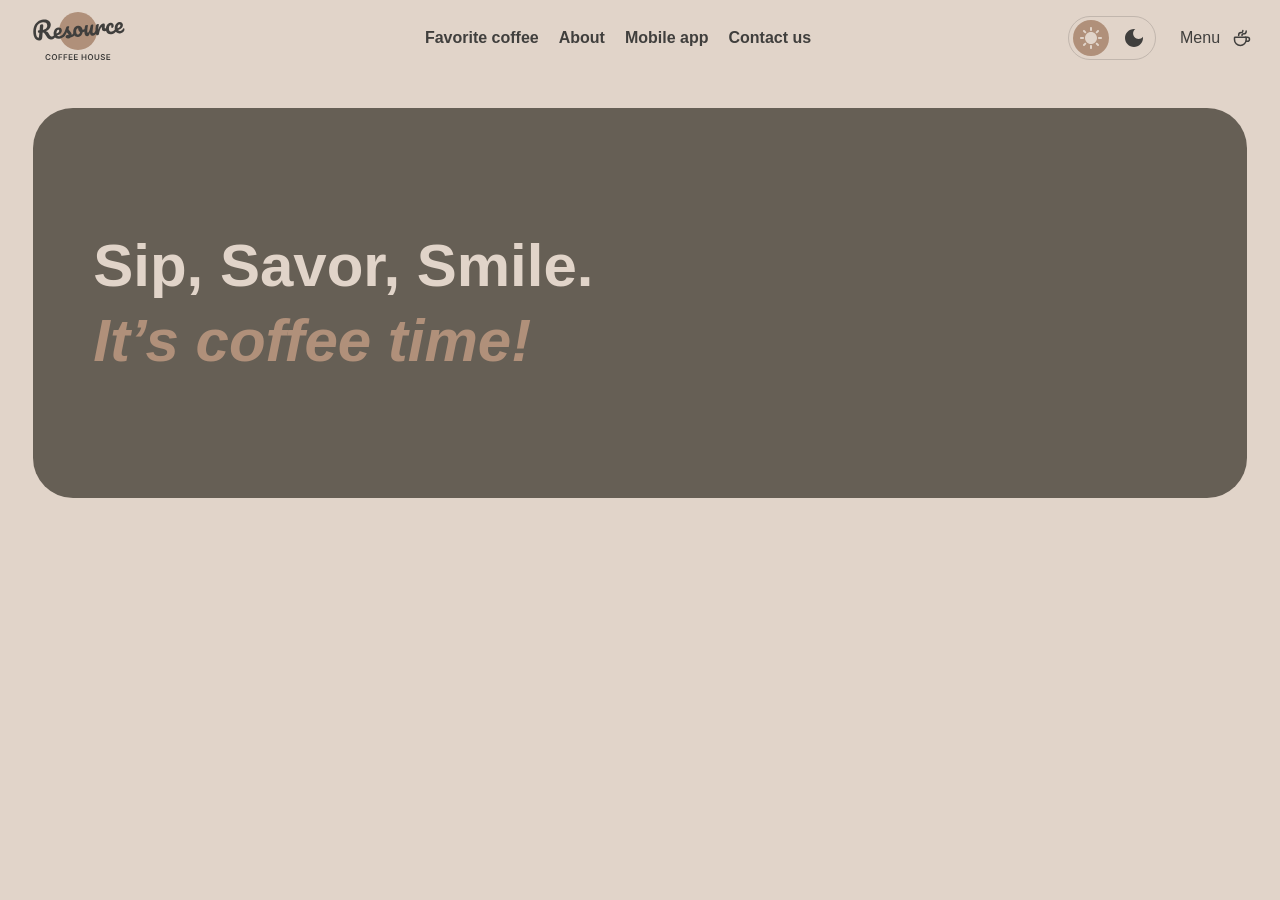
==== catalog.html @ cfe9002d "feat:start page" ====
<!DOCTYPE html>
<html lang="en" data-theme="light">
<head>
   <meta charset="UTF-8">
   <meta name="viewport" content="width=device-width, initial-scale=1.0">
   <link rel="icon" type="image/png" sizes="32x32" href="/favicon-32x32.png">
   <link rel="stylesheet" href="style.css">
   <title>COFFEE HOUSE</title>
</head>
<body>
   <header>
      <div class="logo-img">
      <a href="./index.html"><img src="./img/Logo.svg" alt="logo"></a>
      </div>
      <nav>
         <ul class="links">
            <li><a href="./index.html#favorite-coffee">Favorite coffee</a></li>
            <li><a href="./index.html#about-us">About</a></li>
            <li><a href="./index.html#mobile-app">Mobile app</a></li>
            <li><a>Contact us</a></li>
         </ul>
      </nav>
      <div class="actions">
         <div class="switch-theme">
            <button class="theme action-theme" id="light-theme">
               <img alt="light-theme" src="./img/Sun.svg" width="22">
            </button>
            <button class="theme" id="dark-theme">
                  <img alt="dark-theme" src="./img/Moon.svg" width="18">
            </button>
         </div>
         <div class="menu">
            <p>Menu</p>
            <img src="./img/coffee-cup.svg" alt="coffee-cup">
         </div>
      </div>
   </header>
   <main>
    </main>
   <footer>
         <div><h2>Sip, Savor, Smile.<br><span>It’s coffee time!</span></h2>
         </div>
         <div></div>
   </footer>
   <script src="./src/script.js"></script>
</body>
</html>
---- style.css ----
* {
   box-sizing: border-box;
}

:root{
   --primary-color: #403F3D;
   --primary-color-inverse:#E1D4C9; 
   --primary-color-accent:#B0907A;
   --primary-bgc-color: #E1D4C9;
   --primary-bgc-color-container:#665F55;
   --primary-border:#C1B6AD;
   --primary-border-inverse:#665F55;

}

body.dark-mode{
   --primary-color:#E1D4C9;
   --primary-color-inverse:#E1D4C9; 
   --primary-color-accent:#B0907A;
   --primary-bgc-color: #292826;
   --primary-bgc-color-container:#403F3D;
   --primary-border:#665F55;
   --primary-border-inverse:#C1B6AD;
}

 h1{
  font:600 72px/105% Inter,sans-serif;
   color: var(--primary-color-inverse);
   margin: 0;
}

h2{
   color: var(--primary-color);
   font:600 60px/125% Inter,sans-serif;
   text-align: center;
   margin: 60px auto;
}

h3{
   color: var(--primary-color);
   text-align: center;
   font:600 24px/125% Inter,sans-serif; 
   margin: 0;
}


p{
   color: var(--primary-color);
   text-align: center;
   font:400 16px/150% Inter,sans-serif; 
}

span{
    font-style: italic;
   color: var( --primary-color-accent);
}


body{
   background-color: var(--primary-bgc-color);
}

header{
   margin: 0 auto;
   padding: 20px;
   height: 60px;
   display: flex;
   justify-content: space-between;
   align-items: center;
   color:var(--primary-color);
}

.logo-img img{
   width: 100px;
   background-color: inherit;;
}

.links{
   display: flex; 
   list-style-type: none;
   font:600 16px/150% Inter, sans-serif;
}

.links li{
   padding:2px 10px;
   cursor: pointer;
}

.links li a{
    all:unset;
}

.links li:hover{
   border-bottom: 2px solid var(--primary-color);
}

.actions{
   display: flex;
   justify-content: space-between;
   align-items: center;
   width: 184px;
}

.switch-theme{
   width:88px;
   height: 44px;
   display: flex;
   justify-content: space-around;
   align-items: center;
   border: 1px solid var(--primary-border);
   border-radius: 100px;
   cursor: pointer;
}

.switch-theme:hover .theme:last-child{
   background-color: var(--primary-border-inverse);
}


.theme{
   all:unset;
   width:36px;
   height: 36px;
   border-radius: 50%;
   display: flex;
   justify-content: center;
}

.action-theme{
   background-color: var(--primary-color-accent);
}
.menu{
   width: 72px;
   font:600 16px/150% Inter, sans-serif; 
   display: flex;
   align-items: center;
   justify-content: space-between;
}

.menu img{
   width: 20px;
}

main{
 width: 98%;
 margin: 0 auto;
 padding: 20pz;
}


 main section{
      margin: 80px auto;
 }

#hero{
   height: 644px;
   background-image: url(./img/img-hero.jpg);
   border-radius: 40px;
   display: flex;
   align-items: center;
}

.text-hero{
   width: 45%;
   height: 80%;
   padding: 40px;
   display: flex;
   flex-direction: column;
   align-items: start;
   justify-content: space-between;
}

.text-hero p{
   color: var(--primary-color-inverse);
}

.text-hero button{
   width: 200px;
   height: 64px;
   color:--primary-color;
   background-color:#E1D4C9;
   border-radius: 100px;
   border: 1px solid #E1D4C9;
   text-align:center;
   font:600 16px/150% Inter,sans-serif;
   cursor: pointer;
}
.text-hero a{
   all:unset;
}


#slider{
   width: 480px;
   height: 660px;
   overflow: hidden;
}
.slider{
   display: flex;
   justify-content: space-between;
   align-items: center;
}

.slide img{
   height: 480px;
   margin: 20px;
}


.slider .arrow{
   width: 60px;
   height: 60px;
   color: var(--primary-border-inverse);
   border-radius: 50%;
   border:1px solid #665F55;
   background-color: inherit;
}


.about{
   width: 100%;
   height:2000px;
   margin: 0 auto;
   display:flex;
   flex-direction: column;
   align-items: center;
   flex-wrap: wrap;
}

.about-img:first-child{
   flex-grow: 2;
}

.about-img:last-child{
   flex-grow: 2;
}

.about-img{
   border-radius: 20px;
   width: 48%;
   margin: 20px;
}

#mobile-app{
   width: 98%;
   margin: 80px auto;
   display: flex;
   align-items: center;
   justify-content: space-between;
}

#mobile-app img{
   width: 40%;
}
#mobile-app div{
   width: 45%;
   margin: 40px;
}

#mobile-app h2{
   text-align: left;
}

#mobile-app p{
   text-align: left;
}


footer{
   width: 96%;
   margin: 40px auto;
   padding: 60px;
   background-color: var(--primary-bgc-color-container);
   border-radius: 40px;
   color: var(--primary-color-inverse);
   display: flex;
   align-items: center;
}

footer h2{
   color: var(--primary-color-inverse);
   text-align: left;
}
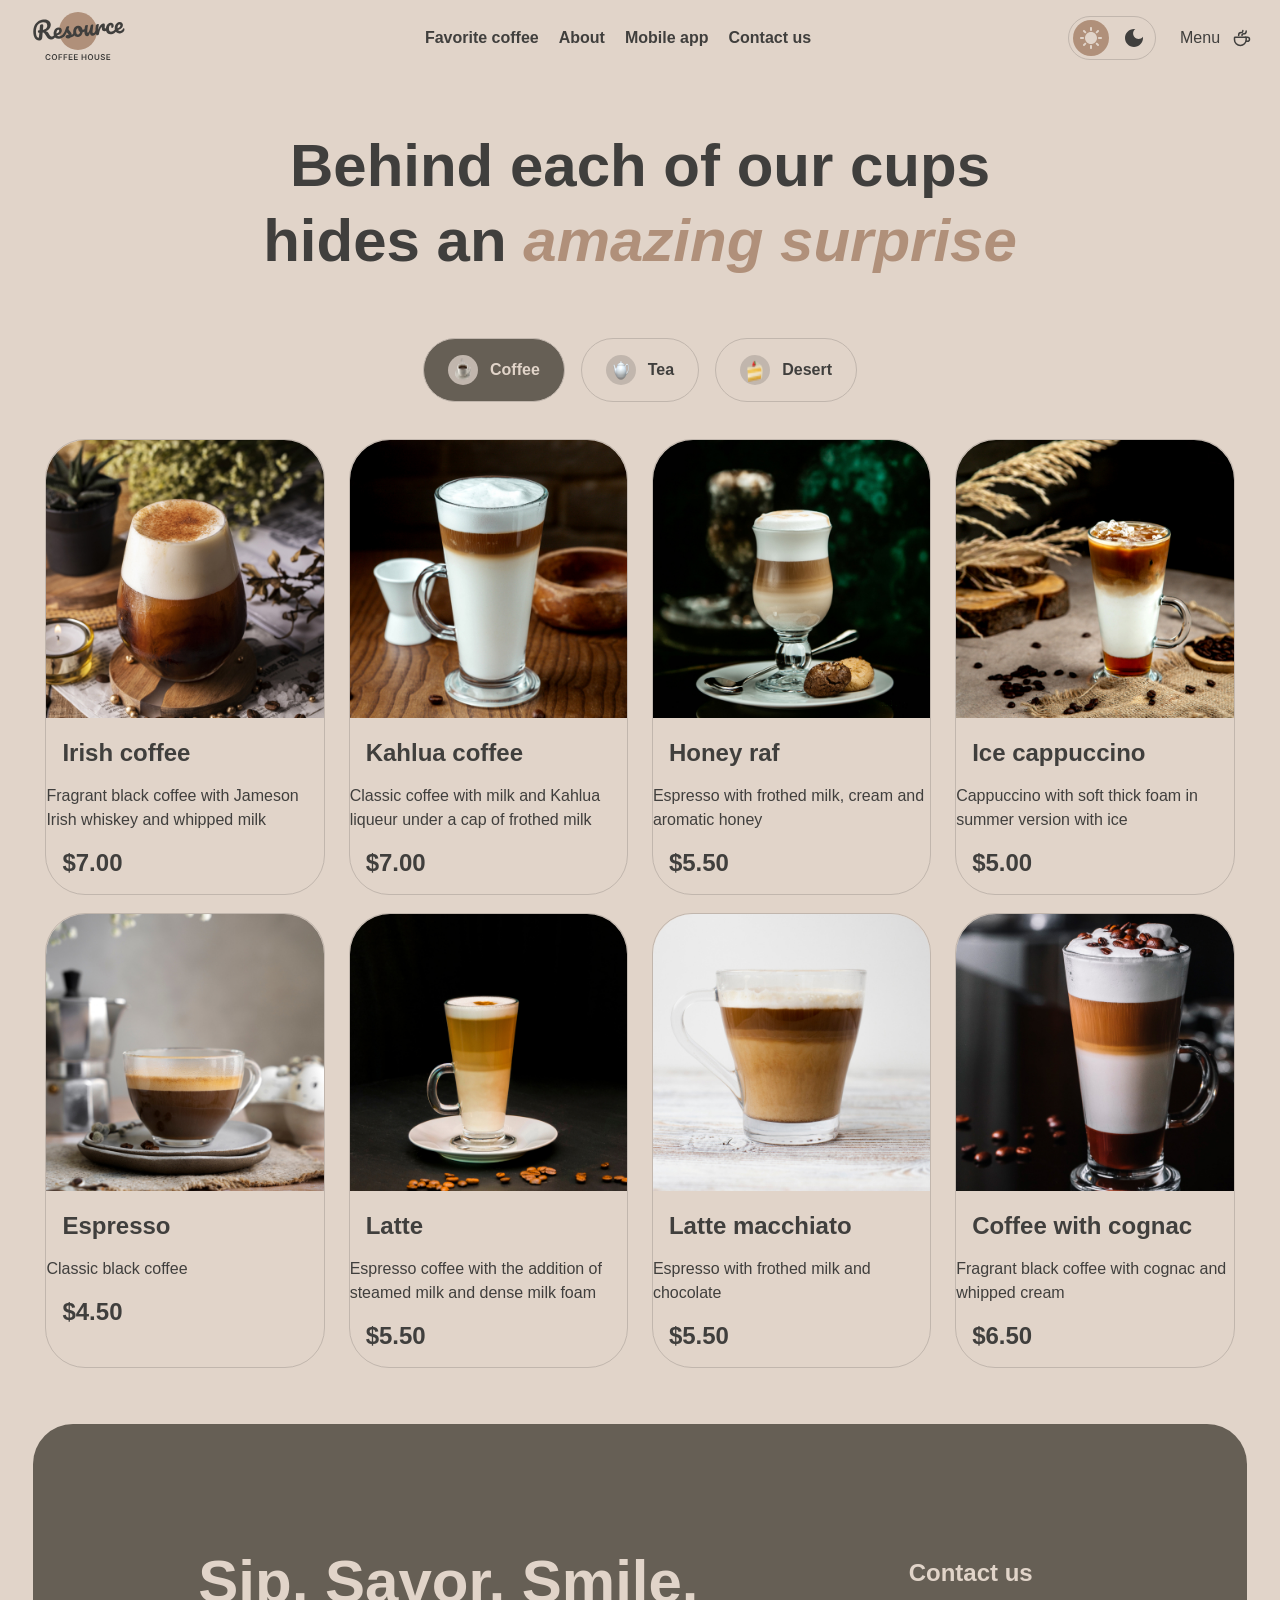
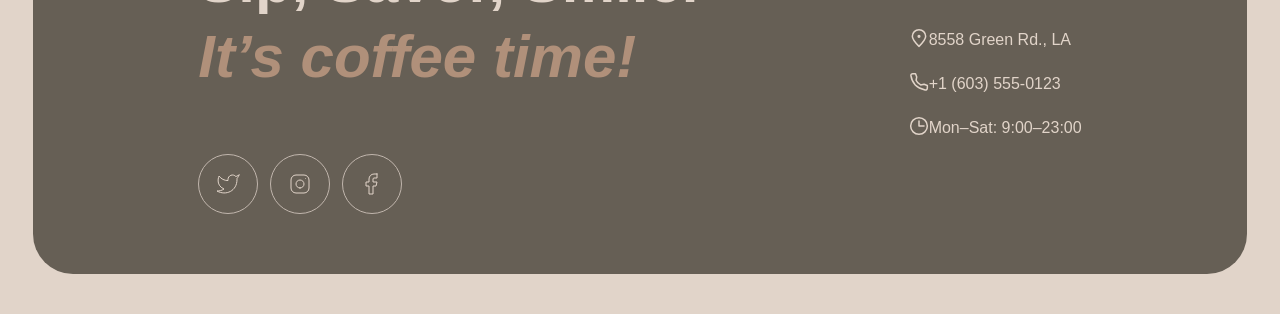
==== commit 41f30c77: "feat:menu catalog" ====
--- a/catalog.html
+++ b/catalog.html
@@ -35,12 +35,106 @@
          </div>
       </div>
    </header>
-   <main>
+   <main id="catalog-menu">
+      <h2>Behind each of our cups<br>hides an <span>amazing surprise</span></h2>
+      <div class="catalog-tabs">
+         <button class="catalog-tab catalog-tab-active">
+            <div class="catalog-tab-icon">
+               <img src="./img/tab-coffee.png" alt="tab-coffee">
+            </div>
+            <p class="catalog-tab-name">Coffee</p>
+         </button>
+         <button class="catalog-tab">
+             <div class="catalog-tab-icon">
+               <img src="./img/tab-tea.png" alt="tab-tea">
+            </div>
+            <p class="catalog-tab-name">Tea</p>
+         </button>
+         <button class="catalog-tab">
+             <div class="catalog-tab-icon">
+               <img src="./img/tab-desert.png" alt="tab-desert">
+            </div>
+            <p class="catalog-tab-name">Desert</p>
+         </button>
+      </div>
+      <section class="cards" id="catalog-coffee">
+         <div class="card">
+            <img src="./img/coffee-1.jpg" alt="coffee-1">
+            <h3>Irish coffee</h3>
+            <p>Fragrant black coffee with Jameson Irish whiskey and whipped milk</p>
+            <h3>$7.00</h3>
+         </div>
+         <div class="card">
+            <img src="./img/coffee-2.jpg" alt="coffee-2">
+            <h3>Kahlua coffee</h3>
+            <p>Classic coffee with milk and Kahlua liqueur under a cap of frothed milk</p>
+            <h3>$7.00</h3>
+         </div>
+         <div class="card">
+            <img src="./img/coffee-3.jpg" alt="coffee-3">
+            <h3>Honey raf</h3>
+            <p>Espresso with frothed milk, cream and aromatic honey</p>
+            <h3>$5.50</h3>
+         </div>
+         <div class="card">
+            <img src="./img/coffee-4.jpg" alt="coffee-4">
+            <h3>Ice cappuccino</h3>
+            <p>Cappuccino with soft thick foam in summer version with ice</p>
+            <h3>$5.00</h3>
+         </div>
+         <div class="card">
+            <img src="./img/coffee-5.jpg" alt="coffee-5">
+            <h3>Espresso</h3>
+            <p>Classic black coffee</p>
+            <h3>$4.50</h3>
+         </div>
+         <div class="card">
+            <img src="./img/coffee-6.jpg" alt="coffee-6">
+            <h3>Latte</h3>
+            <p>Espresso coffee with the addition of steamed milk and dense milk foam</p>
+            <h3>$5.50</h3>
+         </div>
+         <div class="card">
+            <img src="./img/coffee-7.jpg" alt="coffee-7">
+            <h3>Latte macchiato</h3>
+            <p>Espresso with frothed milk and chocolate</p>
+            <h3>$5.50</h3>
+         </div>
+         <div class="card">
+            <img src="./img/coffee-8.jpg" alt="coffee-8">
+            <h3>Coffee with cognac</h3>
+            <p>Fragrant black coffee with cognac and whipped cream</p>
+            <h3>$6.50</h3>
+         </div>
+      </section>
+      <section class="cards hidden" id="catalog-tea">
+      </section>
+      <section class="cards hidden" id="catalog-desert">
+      </section>
     </main>
-   <footer>
+    <footer>
          <div><h2>Sip, Savor, Smile.<br><span>It’s coffee time!</span></h2>
+           <div class="socials">
+               <button class="social"><img src="./img/twitter.svg"></button>
+               <button class="social"><img src="./img/instagram.svg"></button>
+               <button class="social"><img src="./img/facebook.svg"></button>
+           </div> 
          </div>
-         <div></div>
+         <div id="contact-info">
+            <h3>Contact us</h3>
+            <a class="contact" href="https://maps.app.goo.gl/C9LFpzVpVExd2MCj6" target="_blank">
+               <img src="./img/pin-alt.svg" alt="pin-alt">
+               <p>8558 Green Rd.,  LA</p>
+            </a>
+            <a class="contact" href="tel:+16035550123">
+             <img src="./img/phone.svg" alt="phone">
+               <p>+1 (603) 555-0123</p>
+            </a>
+            <a class="contact">
+               <img src="./img/clock.svg" alt="clock">
+               <p>Mon–Sat: 9:00–23:00</p>
+            </a>
+         </div>
    </footer>
    <script src="./src/script.js"></script>
 </body>
--- a/style.css
+++ b/style.css
@@ -24,7 +24,7 @@
 }
 
  h1{
-  font:600 72px/105% Inter,sans-serif;
+  font:600 4.5rem/105% Inter,sans-serif;
    color: var(--primary-color-inverse);
    margin: 0;
 }
@@ -51,10 +51,14 @@
 }
 
 span{
-    font-style: italic;
+   font-style: italic;
    color: var( --primary-color-accent);
 }
 
+.caption{
+   color: var(--primary-color);
+   font:600 10px/140% Inter,sans-serif;
+}
 
 body{
    background-color: var(--primary-bgc-color);
@@ -193,8 +197,13 @@
 #slider{
    width: 480px;
    height: 660px;
-   overflow: hidden;
-}
+   display: flex;
+   position: relative;
+}
+#slider .hide{
+   display: none;
+}
+
 .slider{
    display: flex;
    justify-content: space-between;
@@ -211,34 +220,52 @@
    width: 60px;
    height: 60px;
    color: var(--primary-border-inverse);
+   font-size: 1.6rem;
    border-radius: 50%;
    border:1px solid #665F55;
    background-color: inherit;
+   cursor: pointer;
 }
 
 
 .about{
-   width: 100%;
-   height:2000px;
-   margin: 0 auto;
-   display:flex;
-   flex-direction: column;
-   align-items: center;
-   flex-wrap: wrap;
-}
-
-.about-img:first-child{
-   flex-grow: 2;
-}
-
-.about-img:last-child{
-   flex-grow: 2;
+   width: 96%;
+   margin: 2%;
+   height: fit-content;
+   display: grid;
+   grid-template-columns: repeat(2, 1fr);
+   grid-template-rows: repeat(7, 1fr);
+   gap: 2%;
+    grid-template-areas:
+    "a b"
+    "a b"
+    "a b"
+    "a d"
+    "c d"
+    "c d"
+    "c d";
+}
+
+.item1 {
+  grid-area: a;
+}
+
+.item2 {
+  grid-area: b;
+}
+
+.item3 {
+  grid-area: c;
+}
+
+.item4 {
+  grid-area: d;
 }
 
 .about-img{
    border-radius: 20px;
-   width: 48%;
-   margin: 20px;
+   width: 100%;
+   height: 100%;
 }
 
 #mobile-app{
@@ -252,19 +279,51 @@
 #mobile-app img{
    width: 40%;
 }
-#mobile-app div{
+#mobile-app>div{
+   display: flex;
+   flex-direction: column;
+   align-items: flex-start;
+   justify-content: space-around;
    width: 45%;
+   height: 400px;
    margin: 40px;
 }
-
-#mobile-app h2{
+#mobile-app h2,p{
    text-align: left;
-}
-
-#mobile-app p{
-   text-align: left;
-}
-
+   margin:0;
+   padding: 0 !important;
+}
+
+#mobile-app .offer-buttons{
+   width: 440px;
+   display: flex;
+   flex-direction: row;
+   justify-content: space-between;
+}
+
+#mobile-app .offer-button{
+   all:unset;
+   width: 200px;
+   height: 64px;
+   color:var(--primary-color);
+   border:1px solid var(--primary-border-inverse);
+   border-radius:100px;
+   cursor:pointer;
+   display: flex;
+   justify-content: center;
+   align-items: center;
+}
+
+#mobile-app .offer-button img{
+   width:36px;
+   height: 36px;
+   margin-right: 8px;
+}
+
+
+#mobile-app .offer-button>div{
+   height: fit-content;
+}
 
 footer{
    width: 96%;
@@ -275,9 +334,217 @@
    color: var(--primary-color-inverse);
    display: flex;
    align-items: center;
+   justify-content: space-around;
 }
 
 footer h2{
    color: var(--primary-color-inverse);
    text-align: left;
+}
+
+footer .socials{
+   display: flex;
+   gap:12px;
+}
+
+footer .social{
+   width: 60px;
+   height: 60px;
+   border-radius: 50%;
+   border:1px solid var(--primary-border);
+   background-color: inherit;
+   display: flex;
+   justify-content: center;
+   cursor: pointer;
+} 
+footer .social img{
+   width: 24px;
+   height: 24px;
+   color:var(--primary-color-inverse);
+   align-self: center;
+}
+
+footer #contact-info h3{
+   color: var(--primary-color-inverse);
+   margin-bottom: 40px;
+   text-align: left;
+}
+
+footer .contact{
+  all:unset;
+  display: flex;
+  margin-top: 20px;
+  cursor: pointer;
+}
+footer .contact img{
+ width: 20px;
+ height: 20px;
+ color: var(--primary-color-inverse);
+ margin-right: 12 px;
+}
+
+footer .contact p{
+   color: var(--primary-color-inverse);
+}
+
+
+
+.catalog-tabs{
+   display: flex;
+   margin: 0 auto;
+   width: fit-content;
+   gap:16px;
+}
+
+.catalog-tab{
+   all:unset;
+   width: fit-content;
+   height: 46px;
+   display: flex;
+   border:1px solid var(--primary-border);
+   border-radius: 100px;
+   padding: 8px 24px;
+   display: flex;
+   align-items: center;
+   background-color: inherit;
+   cursor: pointer;
+}
+
+.catalog-tab-icon{
+   width: 30px;
+   height: 30px;
+   border-radius: 50%;
+   background-color: var(--primary-border);
+   display: flex;
+   align-items: center;
+   justify-content: center;
+   margin-right: 12px;
+}
+
+.catalog-tab-icon img{
+   width: 16px;
+   height: 24px;
+}
+
+.catalog-tab-name{
+   color:var(--primary-color);
+   font:600 16px/150% Inter,sans-serif;
+}
+
+.catalog-tab-active{
+   background-color: var(--primary-bgc-color-container);
+}
+.catalog-tab-active .catalog-tab-name{
+   color:var(--primary-color-inverse);
+} 
+
+#catalog-menu .cards{
+   width: 96%;
+   margin: 3% auto 6%;
+   display: grid;
+   grid-template-columns: repeat(4,1fr);
+   gap: 2%;
+}
+
+#catalog-menu  .hidden{
+   display: none;
+}
+
+#catalog-menu .card{
+   width: 100%;
+   height: 100%;
+   border: 1px solid var(--primary-border);
+   border-radius: 40px;
+   cursor: pointer;
+}
+
+#catalog-menu .card img{
+   width: 100%;
+   border-top-left-radius:40px;
+   border-top-right-radius:40px;
+}
+#catalog-menu .card h3,p{
+   text-align: left;
+   padding: 1rem;
+}
+
+@media(max-width:768px){
+    .links{
+   display: none; 
+     }
+   .about{
+    grid-template-columns: 1fr;
+    grid-template-rows: repeat(2, 1fr);
+    gap: 2%;
+   }
+   #mobile-app{
+      flex-direction: column;
+   }
+
+   #mobile-app>div{
+      width: 100%;
+   }
+    #mobile-app>img{
+      width: 70%;
+    }
+   footer{
+      flex-direction: column;
+      align-items: flex-start;
+   }
+
+   footer>div{
+      margin: 30px 10px;
+   }
+   footer h2{
+      margin: 30px auto;
+   }
+  
+   #catalog-menu .cards{
+      height: 1080px;
+      overflow-y: hidden;
+      grid-template-columns: repeat(2, 1fr);
+   }
+}
+
+@media(max-width:393px){
+  .links{
+   display: none; 
+     }
+   h1{
+      font-size: 44px;
+   }
+   #hero{
+      background: center / contain no-repeat url(./img/img-hero.jpg) #333;
+      width: 98%;
+   }
+
+.text-hero{
+   width: 100%;
+}
+
+#slider{
+   width: 360px;
+   display: block;
+}
+ .arrow{
+   display: none;
+}
+.offer-buttons{
+   flex-direction: column !important;
+}
+#mobile-app>img{
+   margin-top: 100px;
+}
+.offer-button{
+   margin-top: 20px !important;
+}
+   #catalog-menu .cards{
+      height: 2260px;
+      overflow-y: hidden;
+      grid-template-columns: 1fr;
+   }
+   .catalog-tab{
+      padding: 8px;
+      height: 36px;
+   }
 }
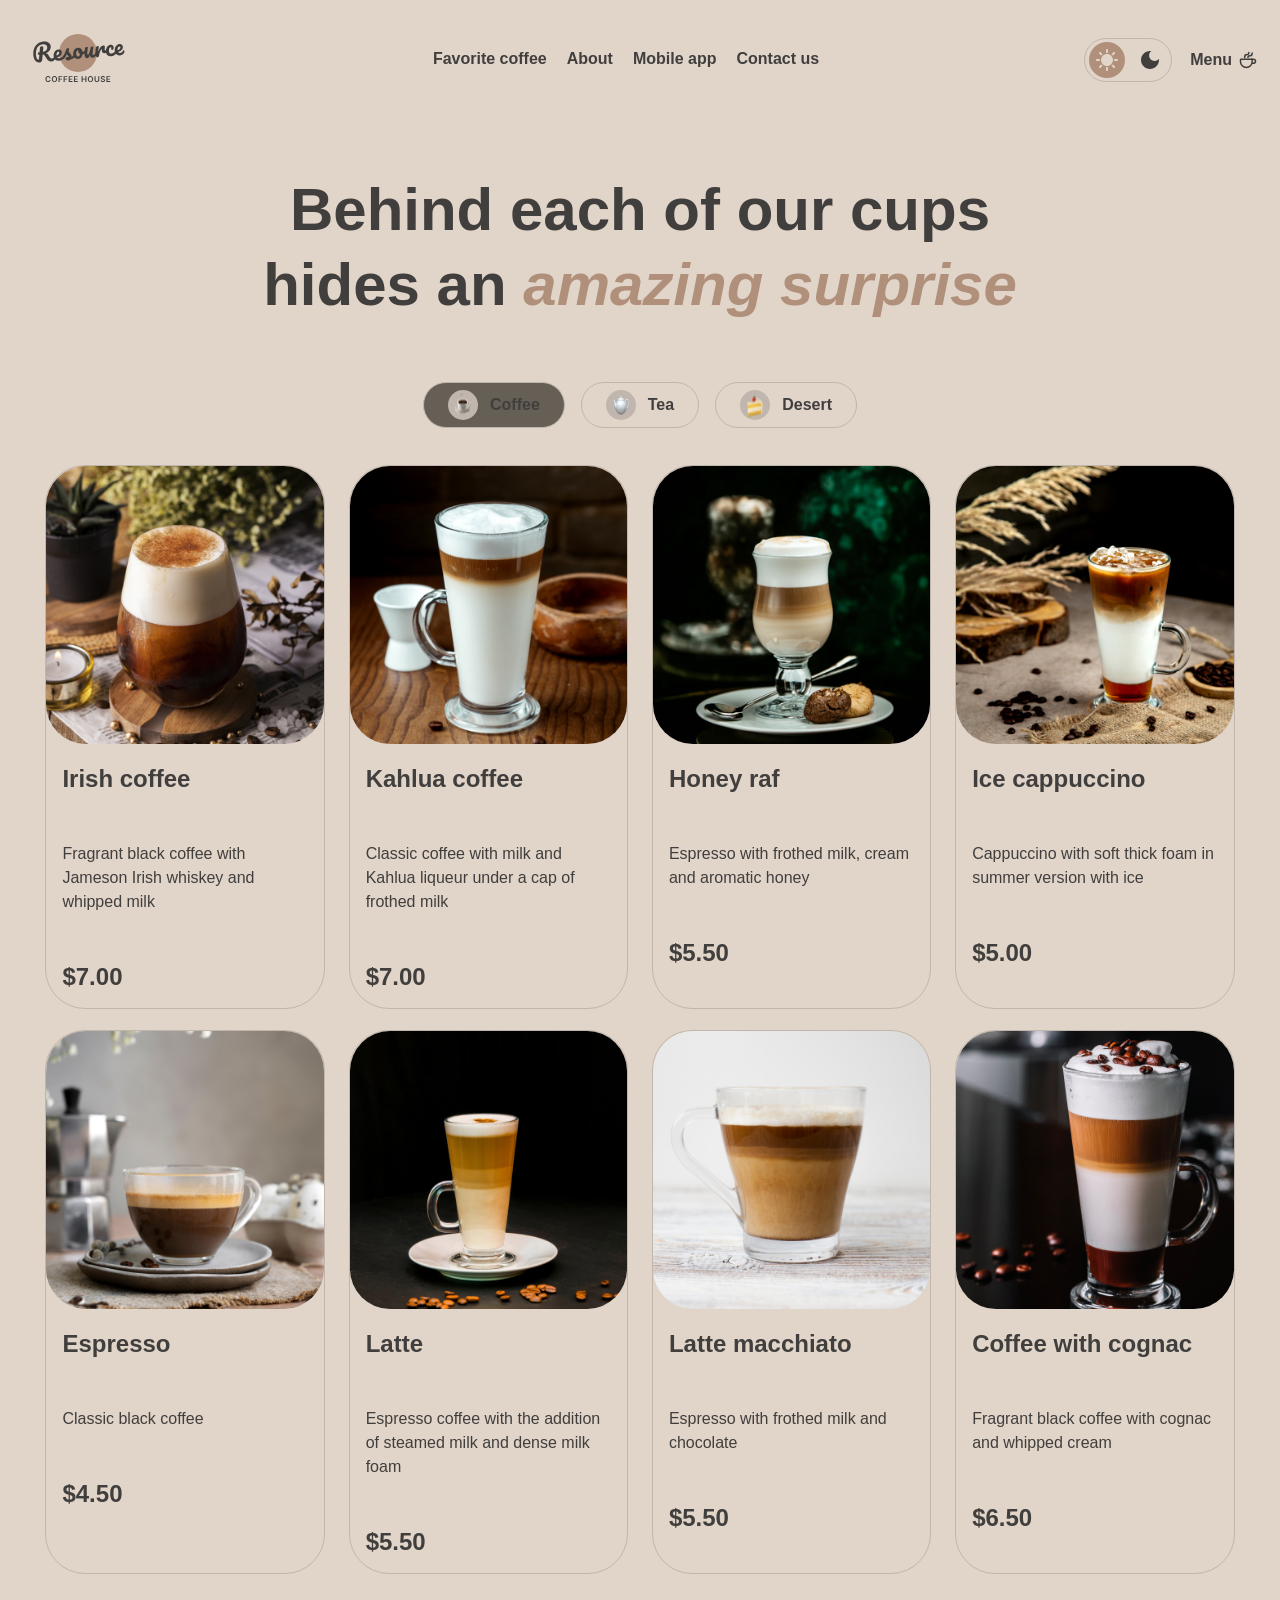
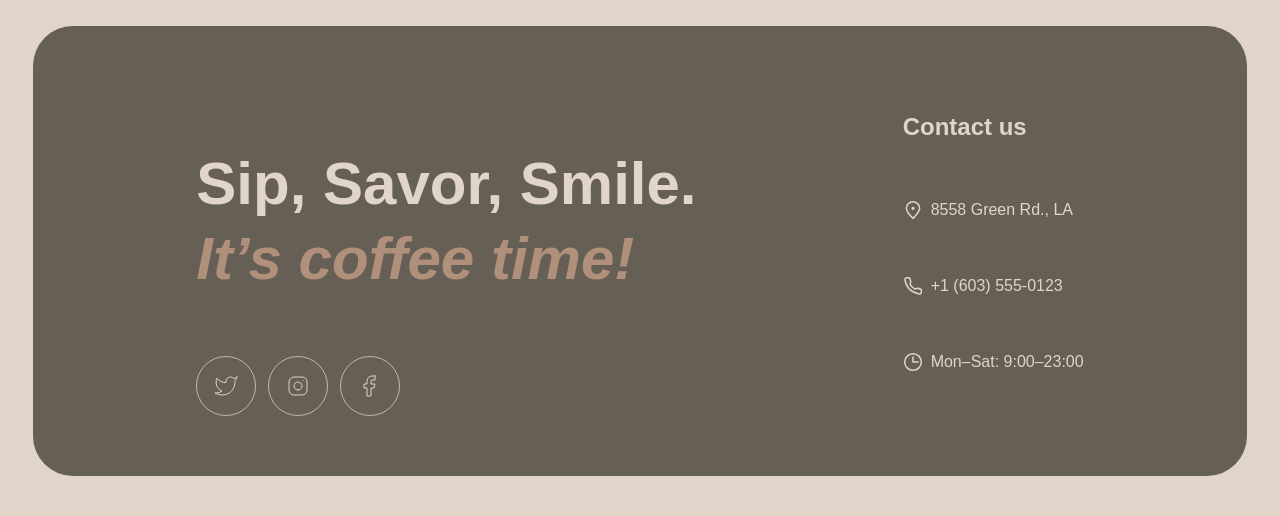
==== commit 0a9dd799: "feat:landing page part-2" ====
--- a/catalog.html
+++ b/catalog.html
@@ -3,21 +3,22 @@
 <head>
    <meta charset="UTF-8">
    <meta name="viewport" content="width=device-width, initial-scale=1.0">
-   <link rel="icon" type="image/png" sizes="32x32" href="/favicon-32x32.png">
+   <link rel="icon" type="image/png" sizes="32x32" href="./favicon-32x32.png">
    <link rel="stylesheet" href="style.css">
    <title>COFFEE HOUSE</title>
 </head>
 <body>
-   <header>
-      <div class="logo-img">
-      <a href="./index.html"><img src="./img/Logo.svg" alt="logo"></a>
-      </div>
-      <nav>
+<header>
+       <a class="logo-img" href="./index.html">
+      <img src="./img/Logo.svg" alt="logo">
+      </a>
+      <nav id="nav">
          <ul class="links">
-            <li><a href="./index.html#favorite-coffee">Favorite coffee</a></li>
-            <li><a href="./index.html#about-us">About</a></li>
-            <li><a href="./index.html#mobile-app">Mobile app</a></li>
-            <li><a>Contact us</a></li>
+            <li><a href="#favorite-coffee">Favorite coffee</a></li>
+            <li><a href="#contact-us">About</a></li>
+            <li><a href="#mobile-app">Mobile app</a></li>
+            <li><a href="#contact-info">Contact us</a></li>
+            <li><a href='./catalog.html'>Menu<img src="./img/coffee-cup.svg" alt="coffee-cup"></a></li>
          </ul>
       </nav>
       <div class="actions">
@@ -29,35 +30,38 @@
                   <img alt="dark-theme" src="./img/Moon.svg" width="18">
             </button>
          </div>
-         <div class="menu">
-            <p>Menu</p>
-            <img src="./img/coffee-cup.svg" alt="coffee-cup">
-         </div>
+         <a class="menu" href="./catalog.html">
+            <p>Menu</p><img src="./img/coffee-cup.svg" alt="coffee-cup">
+         </a>
+         <div id="burger-button">
+            <div class="burger-line"></div>
+            <div class="burger-line"></div>
+      </div>
       </div>
    </header>
-   <main id="catalog-menu">
+   <main>
       <h2>Behind each of our cups<br>hides an <span>amazing surprise</span></h2>
       <div class="catalog-tabs">
-         <button class="catalog-tab catalog-tab-active">
+         <div class="catalog-tab catalog-tab-active">
             <div class="catalog-tab-icon">
                <img src="./img/tab-coffee.png" alt="tab-coffee">
             </div>
             <p class="catalog-tab-name">Coffee</p>
-         </button>
-         <button class="catalog-tab">
+         </div>
+         <div class="catalog-tab">
              <div class="catalog-tab-icon">
                <img src="./img/tab-tea.png" alt="tab-tea">
             </div>
             <p class="catalog-tab-name">Tea</p>
-         </button>
-         <button class="catalog-tab">
+         </div>
+         <div class="catalog-tab">
              <div class="catalog-tab-icon">
                <img src="./img/tab-desert.png" alt="tab-desert">
             </div>
             <p class="catalog-tab-name">Desert</p>
-         </button>
-      </div>
-      <section class="cards" id="catalog-coffee">
+         </div>
+      </div>
+      <section class="cards hide-cards">
          <div class="card">
             <img src="./img/coffee-1.jpg" alt="coffee-1">
             <h3>Irish coffee</h3>
@@ -107,17 +111,92 @@
             <h3>$6.50</h3>
          </div>
       </section>
-      <section class="cards hidden" id="catalog-tea">
+      <section class="cards hide-cards hidden">
+          <div class="card">
+            <img src="./img/tea-1.jpg" alt="tea-1">
+            <h3>Moroccan</h3>
+            <p>Fragrant black tea with the addition of tangerine, cinnamon, honey, lemon and mint</p>
+            <h3>$4.50</h3>
+         </div>
+         <div class="card">
+            <img src="./img/tea-2.jpg" alt="tea-2">
+            <h3>Ginger</h3>
+            <p>Original black tea with fresh ginger, lemon and honey</p>
+            <h3>$5.00</h3>
+         </div>
+          <div class="card">
+            <img src="./img/tea-3.jpg" alt="tea-3">
+            <h3>Cranberry</h3>
+            <p>Invigorating black tea with cranberry and honey</p>
+            <h3>$5.00</h3>
+         </div>
+          <div class="card">
+            <img src="./img/tea-4.jpg" alt="tea-4">
+            <h3>Sea buckthorn</h3>
+            <p>Toning sweet black tea with sea buckthorn, fresh thyme and cinnamon</p>
+            <h3>$5.50</h3>
+         </div>
       </section>
-      <section class="cards hidden" id="catalog-desert">
+      <section class="cards hide-cards hidden">
+          <div class="card">
+            <img src="./img/desert-1.jpg" alt="desert-1">
+            <h3>Marble cheesecake</h3>
+            <p>Philadelphia cheese with lemon zest on a light sponge cake and red currant jam</p>
+            <h3>$3.50</h3>
+         </div>
+          <div class="card">
+            <img src="./img/desert-2.jpg" alt="desert-2">
+            <h3>Red velvet</h3>
+            <p>Layer cake with cream cheese frosting</p>
+            <h3>$4.00</h3>
+         </div>
+          <div class="card">
+            <img src="./img/desert-3.jpg" alt="desert-3">
+            <h3>Cheesecakes</h3>
+            <p>Soft cottage cheese pancakes with sour cream and fresh berries and sprinkled with powdered sugar</p>
+            <h3>$4.50</h3>
+         </div>
+         <div class="card">
+            <img src="./img/desert-4.jpg" alt="desert-4">
+            <h3>Creme brulee</h3>
+            <p>Delicate creamy dessert in a caramel basket with wild berries</p>
+            <h3>$4.00</h3>
+         </div>
+                 <div class="card">
+            <img src="./img/desert-5.jpg" alt="desert-5">
+            <h3>Pancakes</h3>
+            <p>Tender pancakes with strawberry jam and fresh strawberries</p>
+            <h3>$4.50</h3>
+         </div>
+          <div class="card">
+            <img src="./img/desert-6.jpg" alt="desert-6">
+            <h3>Honey cake</h3>
+            <p>Classic honey cake with delicate custard</p>
+            <h3>$4.50</h3>
+         </div>
+          <div class="card">
+            <img src="./img/desert-7.jpg" alt="desert-7">
+            <h3>Chocolate cake</h3>
+            <p>Cake with hot chocolate filling and nuts with dried apricots</p>
+            <h3>$5.50</h3>
+         </div>
+         <div class="card">
+            <img src="./img/desert-8.jpg" alt="desert-8">
+            <h3>Black forest</h3>
+            <p>A combination of thin sponge cake with cherry jam and light chocolate mousse</p>
+            <h3>$6.50</h3>
+         </div>
       </section>
+      <div id="button-more">
+      <img src="./img/button-more.svg" alt="button-more">
+      </div>
     </main>
     <footer>
          <div><h2>Sip, Savor, Smile.<br><span>It’s coffee time!</span></h2>
            <div class="socials">
-               <button class="social"><img src="./img/twitter.svg"></button>
-               <button class="social"><img src="./img/instagram.svg"></button>
-               <button class="social"><img src="./img/facebook.svg"></button>
+               <button class="social"><img src="./img/twitter.svg" alt="twitter-img"></button>
+               <button class="social"><img src="./img/instagram.svg" alt="instagram-img"></button>
+               <button class="social"><img src="./img/facebook.svg" alt="facebook-img"></button>
            </div> 
          </div>
          <div id="contact-info">
@@ -137,5 +216,8 @@
          </div>
    </footer>
    <script src="./src/script.js"></script>
+   <script src="./src/more.js"></script>
+   <script src="./src/catalog.js"></script>
+   <script src="./src/cards.js"></script>
 </body>
 </html>
--- a/style.css
+++ b/style.css
@@ -62,12 +62,15 @@
 
 body{
    background-color: var(--primary-bgc-color);
+   position: relative;
 }
 
 header{
+   width: 100vw;
+   overflow-x: hidden;
    margin: 0 auto;
    padding: 20px;
-   height: 60px;
+   height: fit-content;
    display: flex;
    justify-content: space-between;
    align-items: center;
@@ -76,7 +79,8 @@
 
 .logo-img img{
    width: 100px;
-   background-color: inherit;;
+   background-color: inherit;
+   cursor: pointer;
 }
 
 .links{
@@ -88,6 +92,12 @@
 .links li{
    padding:2px 10px;
    cursor: pointer;
+   border-bottom: 2px solid var(--primary-bgc-color);
+   transition: border-bottom 2s;
+}
+
+.links li:last-child{
+   display: none;
 }
 
 .links li a{
@@ -134,15 +144,43 @@
    background-color: var(--primary-color-accent);
 }
 .menu{
-   width: 72px;
-   font:600 16px/150% Inter, sans-serif; 
-   display: flex;
-   align-items: center;
-   justify-content: space-between;
+   all:unset;
+   width: fit-content;
+   height: fit-content;
+   margin: 8px;
+   display: flex;
+   align-items: center;
+   border: 2px solid var(--primary-bgc-color);
+   transition: border-bottom 2s;
+   cursor: pointer;
+}
+.menu p{
+   font-weight: 600;
+   margin: 4px;
 }
 
 .menu img{
    width: 20px;
+   margin-left: 2px;
+}
+
+.menu:hover{
+   border-bottom: 2px solid var(--primary-color);
+}
+
+#burger-button{
+   width: 44px;
+   height: 44px;
+   display: none;
+   border-radius: 50%;
+   border: 1px solid var(--primary-border-inverse);
+   cursor: pointer;
+}
+.burger-line{
+   width: 16px;
+   height: 2px;
+   background-color: var(--primary-color);
+   margin: 4px auto;
 }
 
 main{
@@ -151,7 +189,6 @@
  padding: 20pz;
 }
 
-
  main section{
       margin: 80px auto;
  }
@@ -178,21 +215,29 @@
    color: var(--primary-color-inverse);
 }
 
-.text-hero button{
+.text-hero a{
+   all:unset;
    width: 200px;
    height: 64px;
    color:--primary-color;
    background-color:#E1D4C9;
    border-radius: 100px;
    border: 1px solid #E1D4C9;
-   text-align:center;
    font:600 16px/150% Inter,sans-serif;
    cursor: pointer;
-}
-.text-hero a{
-   all:unset;
-}
-
+   display: flex;
+   align-items: center;
+   justify-content: center;
+ }
+
+.text-hero a:hover .menu-button-txt::after{
+    content: url(./img/coffee-cup.svg);
+    display: inline-block;
+    top:2px;
+    right: -4px;
+    width: 20px;
+   position: relative;
+}
 
 #slider{
    width: 480px;
@@ -225,6 +270,29 @@
    border:1px solid #665F55;
    background-color: inherit;
    cursor: pointer;
+}
+
+.slider .arrow:hover{
+   background-color: var(--primary-bgc-color-container);
+   color:var(--primary-color-inverse);
+}
+
+.scroll-marker-group{
+   width: fit-content;
+   margin: 30px auto;
+   display: flex;
+   align-items: center;
+}
+
+.scroll-marker{
+   height: 4px;
+   width: 40px;
+   background-color: var(--primary-border);
+   margin: 8px;
+}
+
+.scroll-marker-active{
+   background-color:var(--primary-border-inverse);
 }
 
 
@@ -288,21 +356,20 @@
    height: 400px;
    margin: 40px;
 }
-#mobile-app h2,p{
+
+#mobile-app ~ h2,#mobile-app ~ p{
    text-align: left;
    margin:0;
-   padding: 0 !important;
+   padding: 0;
 }
 
 #mobile-app .offer-buttons{
-   width: 440px;
    display: flex;
    flex-direction: row;
    justify-content: space-between;
 }
 
 #mobile-app .offer-button{
-   all:unset;
    width: 200px;
    height: 64px;
    color:var(--primary-color);
@@ -312,6 +379,7 @@
    display: flex;
    justify-content: center;
    align-items: center;
+   margin-right: 20px;
 }
 
 #mobile-app .offer-button img{
@@ -323,6 +391,10 @@
 
 #mobile-app .offer-button>div{
    height: fit-content;
+}
+
+#mobile-app .offer-button p{
+   margin: 0;
 }
 
 footer{
@@ -373,6 +445,7 @@
 footer .contact{
   all:unset;
   display: flex;
+  align-items: center;
   margin-top: 20px;
   cursor: pointer;
 }
@@ -380,14 +453,16 @@
  width: 20px;
  height: 20px;
  color: var(--primary-color-inverse);
- margin-right: 12 px;
+ margin-right: 8px;
 }
 
 footer .contact p{
    color: var(--primary-color-inverse);
 }
 
-
+footer .contact:hover{
+   border-bottom:2px solid var(--primary-color-inverse);
+}
 
 .catalog-tabs{
    display: flex;
@@ -397,13 +472,12 @@
 }
 
 .catalog-tab{
-   all:unset;
    width: fit-content;
    height: 46px;
    display: flex;
    border:1px solid var(--primary-border);
    border-radius: 100px;
-   padding: 8px 24px;
+   padding: 16px 24px;
    display: flex;
    align-items: center;
    background-color: inherit;
@@ -431,14 +505,16 @@
    font:600 16px/150% Inter,sans-serif;
 }
 
-.catalog-tab-active{
+.catalog-tab-active,.catalog-tab:hover {
    background-color: var(--primary-bgc-color-container);
 }
-.catalog-tab-active .catalog-tab-name{
+.catalog-tab-active,.catalog-tab:hover  .catalog-tab-name{
    color:var(--primary-color-inverse);
 } 
 
-#catalog-menu .cards{
+
+
+ .cards{
    width: 96%;
    margin: 3% auto 6%;
    display: grid;
@@ -446,11 +522,11 @@
    gap: 2%;
 }
 
-#catalog-menu  .hidden{
+  .hidden{
    display: none;
 }
 
-#catalog-menu .card{
+ .card{
    width: 100%;
    height: 100%;
    border: 1px solid var(--primary-border);
@@ -458,19 +534,89 @@
    cursor: pointer;
 }
 
-#catalog-menu .card img{
+.card img{
    width: 100%;
-   border-top-left-radius:40px;
-   border-top-right-radius:40px;
-}
-#catalog-menu .card h3,p{
+   border-radius:40px;
+}
+
+.card > h3,.card > p{
    text-align: left;
    padding: 1rem;
 }
 
+
+#button-more{
+   display: none;
+   width: 60px;
+   height: 60px;
+   margin: 20px auto;
+   color: var(--primary-border-inverse);
+}
+
+.btn-hide{
+   display: none !important;
+}
+
+.card-hide{
+   display: none;
+}
+
 @media(max-width:768px){
-    .links{
-   display: none; 
+   	nav {
+		position: absolute;
+		top: 0;
+		right: -100vw;
+      width: 100vw;
+      height: 100vh;
+      transition: right 0.4s;
+      z-index: 1000;
+      display: flex;
+      justify-content: center;
+      background-color: var(--primary-bgc-color);
+	}
+    nav .links{
+      flex-direction: column;
+      width: fit-content;
+      padding: 30px 8px;
+    }
+   nav .links li{
+      height: 24px;
+      padding:24px 8px;
+      text-align: center;
+   }
+      .links li:last-child{
+      display: block;
+   }
+
+    .active-burger-links{
+      right: 0;
+      top:80px;
+   }
+    .no-scroll-body{
+      height: 100vh;
+      overflow-y: hidden;
+    }
+ 
+     #burger-button{
+      display: flex;
+      align-items: center;
+      flex-direction: column;
+      justify-content: center;
+      z-index: 1001;
+     }
+     .burger-button-active .burger-line:first-child{
+         transform: rotate(45deg); 
+         margin: 0;
+     }
+     .burger-button-active .burger-line:last-child{
+         transform: rotate(135deg);  
+         margin: -2px auto;
+     }
+   .menu{
+      display: none;
+     }
+     .text-hero{
+      width: 100%;
      }
    .about{
     grid-template-columns: 1fr;
@@ -499,49 +645,69 @@
       margin: 30px auto;
    }
   
-   #catalog-menu .cards{
-      height: 1080px;
-      overflow-y: hidden;
+  .cards{
+      height: fit-content;
       grid-template-columns: repeat(2, 1fr);
-   }
-}
-
-@media(max-width:393px){
-  .links{
-   display: none; 
-     }
+      gap:8px;
+      margin: 3% auto 1%;
+   }
+
+   .hide-cards .card:nth-child(n + 5){
+      display: none;
+   }
+
+    #button-more{
+      display: block;
+   }
+   
+}
+
+@media(max-width:380px){
    h1{
-      font-size: 44px;
+      font-size: 42px;
+   }
+   h2{
+      font-size: 32px;
    }
    #hero{
-      background: center / contain no-repeat url(./img/img-hero.jpg) #333;
-      width: 98%;
-   }
-
-.text-hero{
+      background-image: url(./img/img-hero.jpg);
+      background-position: center;
+      background-repeat: no-repeat;
+      width: 96%;
+   }
+
+   .text-hero{
+      width: 100%;
+   }
+
+#slider{
+   width: 96%;
+  align-items: center;
+  flex-wrap: wrap;
+}
+.slide{
    width: 100%;
 }
-
-#slider{
-   width: 360px;
-   display: block;
+.slide img{
+   width: 80%;
 }
  .arrow{
    display: none;
 }
+
 .offer-buttons{
    flex-direction: column !important;
 }
-#mobile-app>img{
-   margin-top: 100px;
-}
+
 .offer-button{
    margin-top: 20px !important;
 }
-   #catalog-menu .cards{
-      height: 2260px;
-      overflow-y: hidden;
+  .cards{
+      height: fit-content;
+      margin:2% auto;
       grid-template-columns: 1fr;
+      gap:8px;
+      margin:16px auto;
    }
    .catalog-tab{
       padding: 8px;
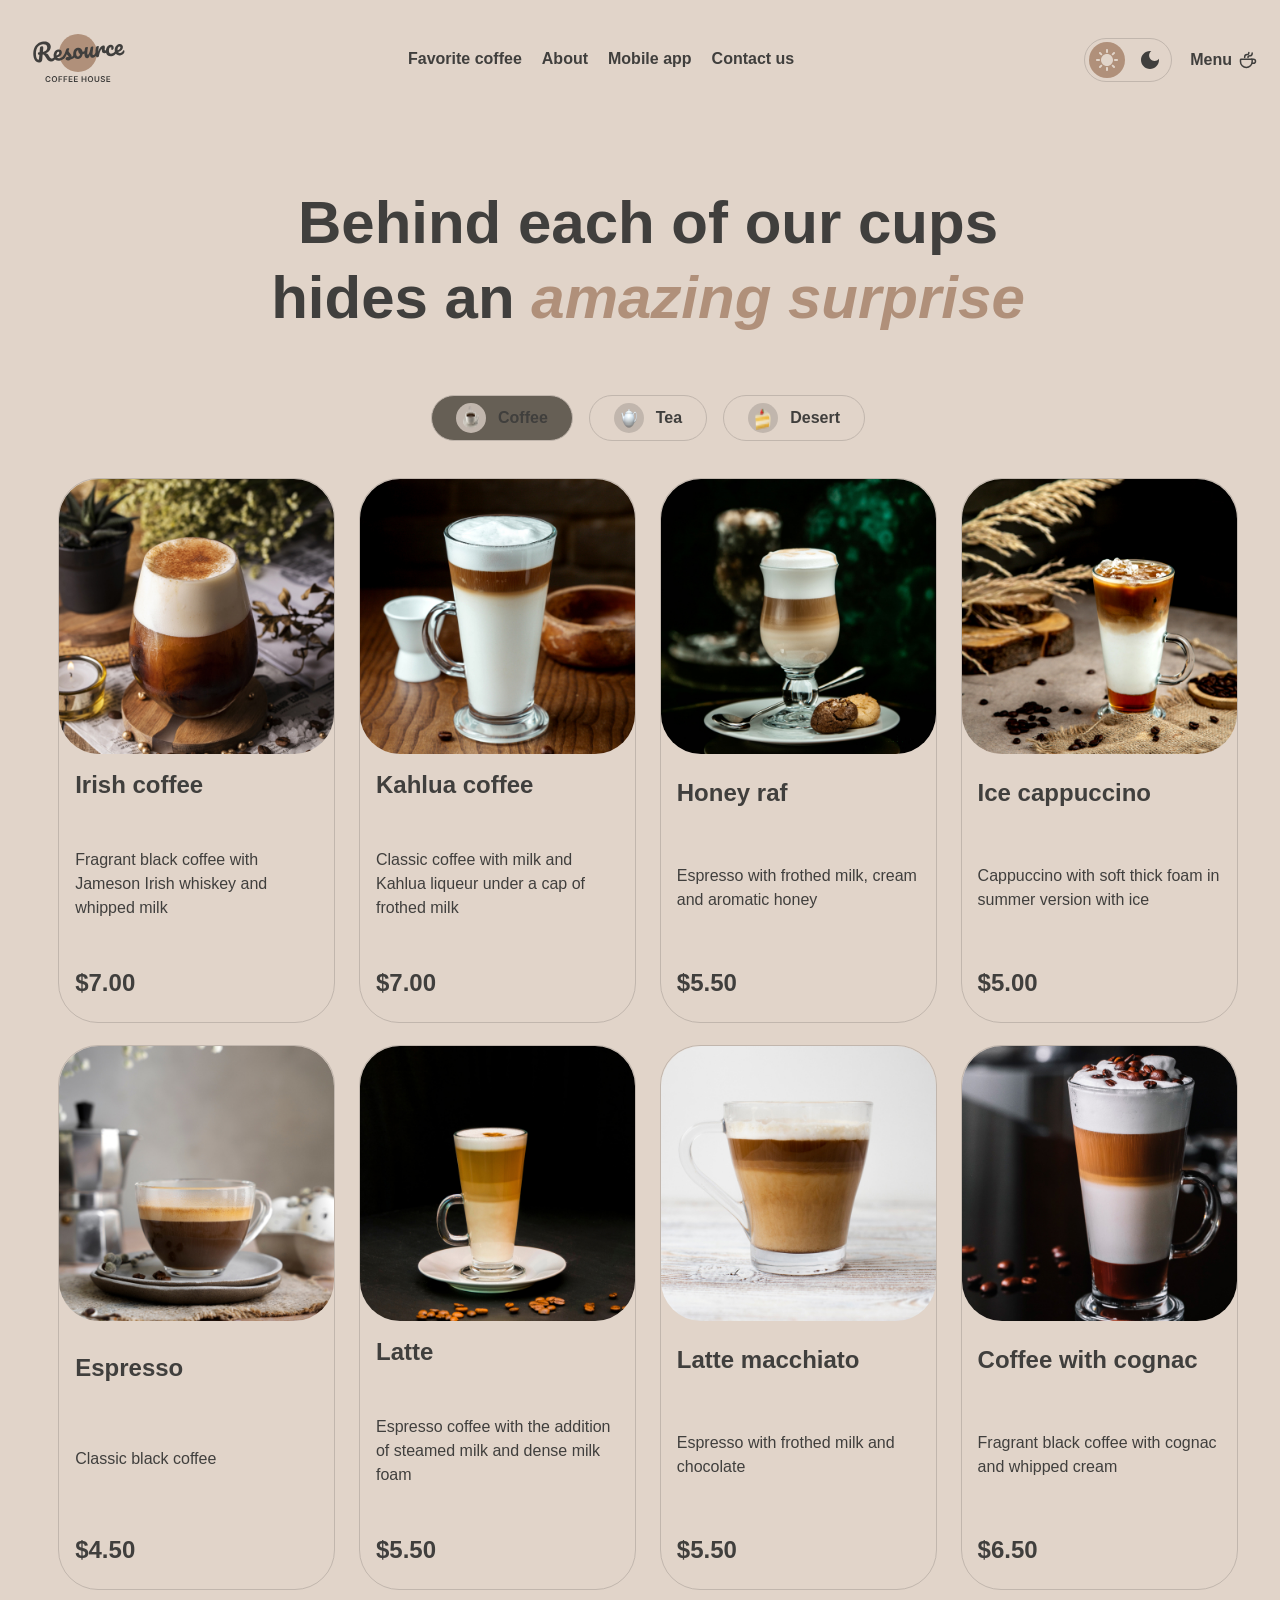
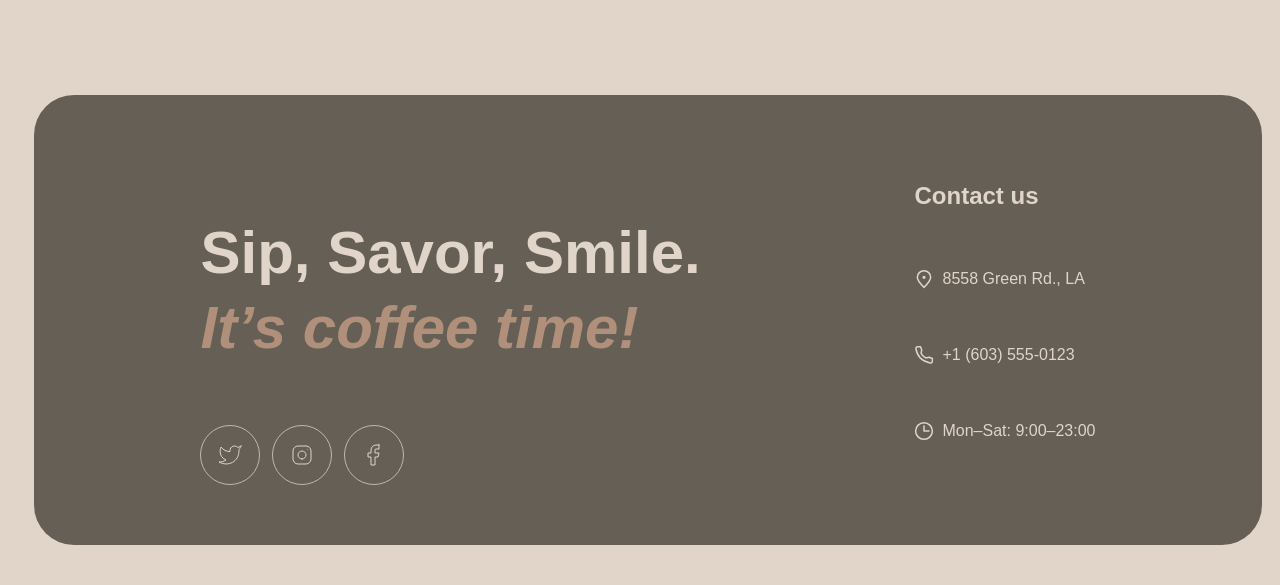
==== commit 20db02dc: "fix:fix bugs" ====
--- a/catalog.html
+++ b/catalog.html
@@ -9,9 +9,10 @@
 </head>
 <body>
 <header>
-       <a class="logo-img" href="./index.html">
+      <a class="logo-img" href="./index.html">
       <img src="./img/Logo.svg" alt="logo">
       </a>
+      <div class="nav-container">
       <nav id="nav">
          <ul class="links">
             <li><a href="#favorite-coffee">Favorite coffee</a></li>
@@ -21,6 +22,7 @@
             <li><a href='./catalog.html'>Menu<img src="./img/coffee-cup.svg" alt="coffee-cup"></a></li>
          </ul>
       </nav>
+      </div>
       <div class="actions">
          <div class="switch-theme">
             <button class="theme action-theme" id="light-theme">
@@ -36,7 +38,7 @@
          <div id="burger-button">
             <div class="burger-line"></div>
             <div class="burger-line"></div>
-      </div>
+       </div>
       </div>
    </header>
    <main>
@@ -190,6 +192,50 @@
       <div id="button-more">
       <img src="./img/button-more.svg" alt="button-more">
       </div>
+      <div class='modal-bg'>
+       <div class="modal-win">
+         <div>
+            <h3 class="product-name"></h3>
+            <p class="product-description"></p>
+            <p>Size:</p>
+            <div class="product-params">
+               <div class="product-param  size">
+                  <p class="product-param-mark">S</p>
+                  <p class="product-param-vol" id="volS"></p>
+               </div>
+               <div class="product-param  size">
+                  <p class="product-param-mark">M</p>
+                  <p class="product-param-vol" id="volM"></p>
+               </div>
+               <div class="product-param  size">
+                   <p class="product-param-mark">L</p>
+                  <p class="product-param-vol" id="volL"></p>
+               </div>
+            </div>
+            <p>Additives:</p>
+            <div class="product-params">
+               <div class="product-param">
+                  <p class="product-param-mark">1</p>
+                  <p class="product-param-vol" id="addOne"></p>
+               </div>
+               <div class="product-param">
+                  <p class="product-param-mark">2</p>
+                  <p class="product-param-vol" id="addTwo"></p>
+               </div>
+               <div class="product-param">
+                   <p class="product-param-mark">3</p>
+                  <p class="product-param-vol" id="addThree"></p>
+               </div>
+            </div>
+            <div class="container-prise">
+               <h3>Total:</h3>
+               <h3 id="TotalPrise">$</h3>
+            </div>
+            <p class="caption">The cost is not final. Download our mobile app to see the final price and place your order. Earn loyalty points and enjoy your favorite coffee with up to 20% discount.</p>
+            <div class="modal-btn-close"><p>Close</p></div>            
+         </div>
+       </div>
+      <div>
     </main>
     <footer>
          <div><h2>Sip, Savor, Smile.<br><span>It’s coffee time!</span></h2>
--- a/style.css
+++ b/style.css
@@ -62,7 +62,8 @@
 
 body{
    background-color: var(--primary-bgc-color);
-   position: relative;
+   width: 100vw;
+   overflow-x: hidden;
 }
 
 header{
@@ -82,6 +83,10 @@
    background-color: inherit;
    cursor: pointer;
 }
+.nav-container{
+   width: 40%;
+   z-index: 1;
+}
 
 .links{
    display: flex; 
@@ -186,7 +191,7 @@
 main{
  width: 98%;
  margin: 0 auto;
- padding: 20pz;
+ padding: 1%;
 }
 
  main section{
@@ -512,8 +517,6 @@
    color:var(--primary-color-inverse);
 } 
 
-
-
  .cards{
    width: 96%;
    margin: 3% auto 6%;
@@ -532,6 +535,10 @@
    border: 1px solid var(--primary-border);
    border-radius: 40px;
    cursor: pointer;
+   display: flex;
+   flex-direction: column;
+   justify-content: space-between;
+   padding-bottom: 0.5rem;
 }
 
 .card img{
@@ -561,7 +568,144 @@
    display: none;
 }
 
+.modal-bg{
+    display: none;
+    background: rgba(0, 0, 0, 0.8);
+    position: fixed;
+    top:0;
+    left:0;
+    width: 100vw;
+    height: 100vh;
+    cursor: pointer;
+    z-index: 1;
+    overflow-y: hidden;
+}
+
+.modal-win{
+   position: absolute;
+   top:20%;
+   left:20%;
+   width: 60%;
+   height: fit-content;
+   background-color: var(--primary-bgc-color);
+   border-radius: 40px;
+   padding: 16px;
+   display: flex;
+   align-items: flex-start;
+   justify-content: flex-end;
+   flex-direction: row-reverse;
+}
+
+.modal-win > div{
+   width: 60%;
+}
+
+.product-name, .modal-win p {
+   text-align: left;
+      }
+
+.modal-img{
+   width: 30%;
+   margin-right: 16px;
+   border-radius: 40px;
+}
+
+.modal-display{
+   display: block;
+}
+
+.modal-display-body{
+   height: 100vh;
+   overflow-y: hidden;
+}
+fieldset{
+   all: unset;
+}
+.product-description{
+   margin: 1rem 0.25rem !important;
+}
+
+.product-params{
+   display: flex;
+   align-items: center;
+   width: 90%;
+   margin: 0.5rem 0;
+}
+
+.product-param{
+   border: 1px solid var(--primary-border);
+   border-radius: 100px;
+   width: 40%;
+   margin-right: 0.5rem;
+   padding:0.5rem 0.2rem;
+   height: fit-content;
+   display: flex;
+   align-items: center;
+}
+
+.product-param-mark{
+   appearance: none;
+   background-color: var(--primary-border);
+   border-radius: 50%;
+   width: 30px;
+   height: 30px;
+   margin: 0 0.25rem;
+   padding: 0.25rem 0.5rem;
+   font-weight: 600;
+   display: flex;
+   justify-content: center;
+   align-items: center;
+}
+
+.product-param-vol{
+   font-weight: 600;
+   margin: 0;
+}
+
+.product-param:hover, .product-param-checked{
+  background-color: var(--primary-bgc-color-container);
+}
+
+
+.container-prise{
+   width: 100%;
+   display: flex;
+   justify-content: space-between;
+   align-items: flex-end;
+   border-bottom: 1px solid var(--primary-border);
+   margin: 1.5rem 0;
+}
+
+.modal-btn-close{
+   width: 100%;
+   height: fit-content;
+   border: 2px solid var(--primary-border);
+   border-radius: 100px;
+   display: flex;
+   align-self: center;
+   justify-content: center;
+   margin: 1rem 0;
+   cursor: pointer;
+}
+
 @media(max-width:768px){
+   .no-scroll-body{
+      height: 100vh;
+      overflow-y: hidden;
+   }
+   .nav-container{
+   width: 100vw;
+   height: 100vh;
+   position: absolute;
+   top: 0;
+   left: 0;
+   overflow: hidden;
+   z-index: -1;
+}
+
+.nav-burger{
+   z-index: 1000;
+}
    	nav {
 		position: absolute;
 		top: 0;
@@ -569,7 +713,6 @@
       width: 100vw;
       height: 100vh;
       transition: right 0.4s;
-      z-index: 1000;
       display: flex;
       justify-content: center;
       background-color: var(--primary-bgc-color);
@@ -590,13 +733,10 @@
 
     .active-burger-links{
       right: 0;
-      top:80px;
-   }
-    .no-scroll-body{
-      height: 100vh;
-      overflow-y: hidden;
-    }
- 
+      top:85px;
+      z-index: 1000;
+   }
+
      #burger-button{
       display: flex;
       align-items: center;
@@ -704,7 +844,6 @@
 }
   .cards{
       height: fit-content;
-      margin:2% auto;
       grid-template-columns: 1fr;
       gap:8px;
       margin:16px auto;
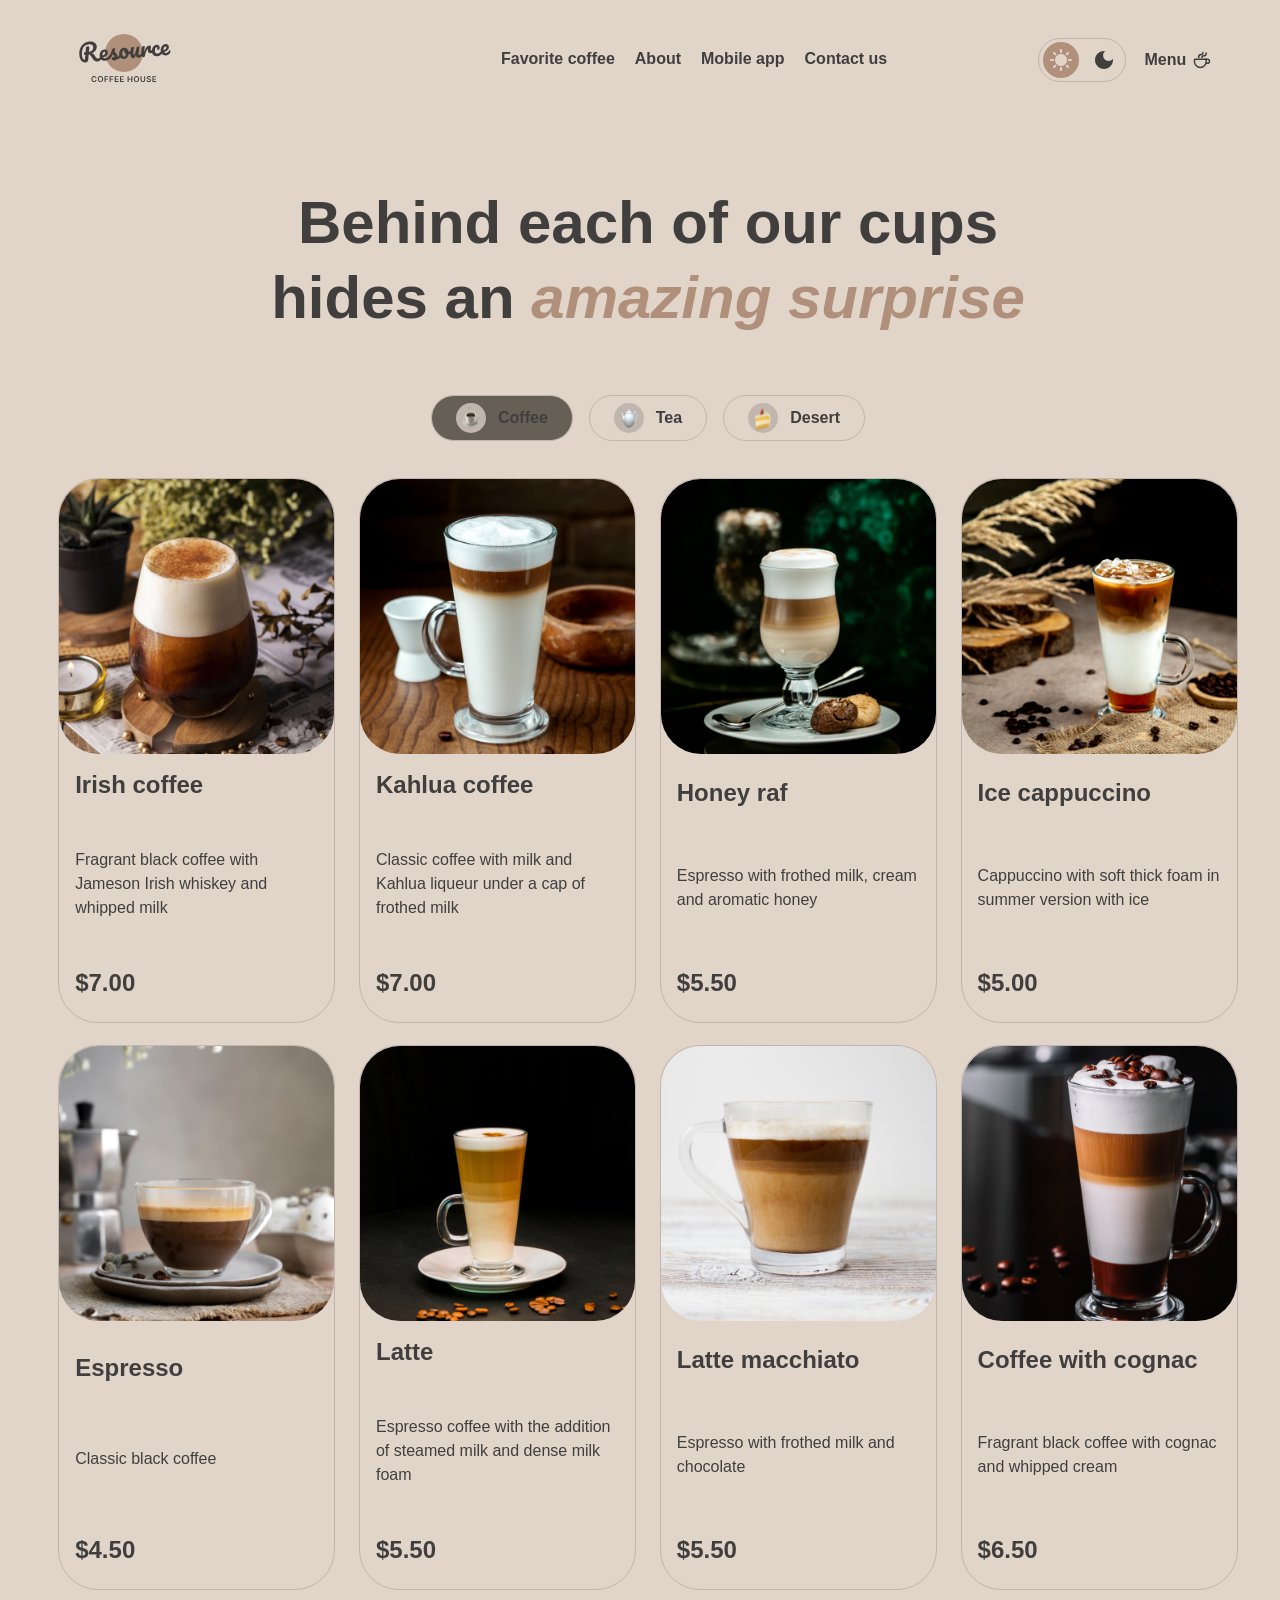
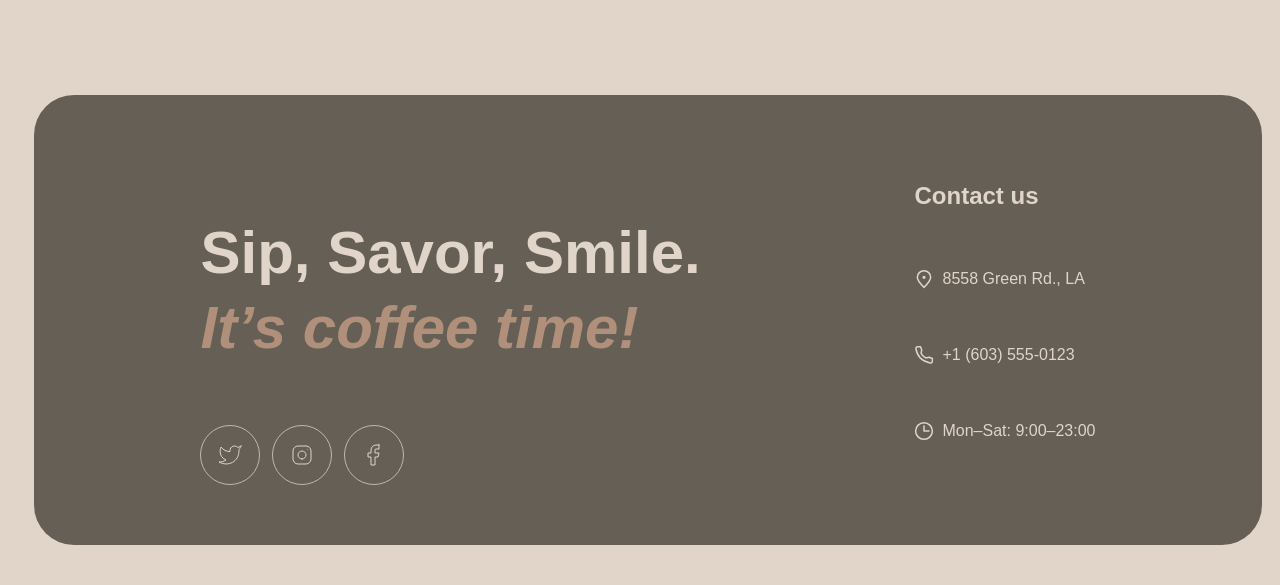
==== commit 097c353e: "feat:add price" ====
--- a/catalog.html
+++ b/catalog.html
@@ -192,7 +192,7 @@
       <div id="button-more">
       <img src="./img/button-more.svg" alt="button-more">
       </div>
-      <div class='modal-bg'>
+      <dialog class='modal-bg'>
        <div class="modal-win">
          <div>
             <h3 class="product-name"></h3>
@@ -214,15 +214,15 @@
             </div>
             <p>Additives:</p>
             <div class="product-params">
-               <div class="product-param">
+               <div class="product-param additives">
                   <p class="product-param-mark">1</p>
                   <p class="product-param-vol" id="addOne"></p>
                </div>
-               <div class="product-param">
+               <div class="product-param additives">
                   <p class="product-param-mark">2</p>
                   <p class="product-param-vol" id="addTwo"></p>
                </div>
-               <div class="product-param">
+               <div class="product-param additives">
                    <p class="product-param-mark">3</p>
                   <p class="product-param-vol" id="addThree"></p>
                </div>
--- a/style.css
+++ b/style.css
@@ -73,7 +73,7 @@
    padding: 20px;
    height: fit-content;
    display: flex;
-   justify-content: space-between;
+   justify-content: space-around;
    align-items: center;
    color:var(--primary-color);
 }
@@ -85,6 +85,7 @@
 }
 .nav-container{
    width: 40%;
+   margin-left: 15%;
    z-index: 1;
 }
 
@@ -582,9 +583,6 @@
 }
 
 .modal-win{
-   position: absolute;
-   top:20%;
-   left:20%;
    width: 60%;
    height: fit-content;
    background-color: var(--primary-bgc-color);
@@ -611,7 +609,9 @@
 }
 
 .modal-display{
-   display: block;
+   display: flex;
+   align-items: center;
+   justify-content: center;
 }
 
 .modal-display-body{
@@ -662,10 +662,12 @@
    margin: 0;
 }
 
-.product-param:hover, .product-param-checked{
+.product-param-checked{
   background-color: var(--primary-bgc-color-container);
 }
-
+.product-param:hover{
+   scale: 1.1;
+}
 
 .container-prise{
    width: 100%;
@@ -769,9 +771,11 @@
 
    #mobile-app>div{
       width: 100%;
+      align-items: center;
    }
     #mobile-app>img{
       width: 70%;
+      margin-top: 10%;
     }
    footer{
       flex-direction: column;
@@ -808,6 +812,7 @@
    }
    h2{
       font-size: 32px;
+      margin: auto;
    }
    #hero{
       background-image: url(./img/img-hero.jpg);
@@ -824,12 +829,19 @@
    width: 96%;
   align-items: center;
   flex-wrap: wrap;
+  height: fit-content;
 }
 .slide{
    width: 100%;
+   height: fit-content;
+   display: flex;
+   flex-direction: column;
+   align-items: center;
+   justify-content: flex-start;
 }
 .slide img{
    width: 80%;
+   height: fit-content;
 }
  .arrow{
    display: none;
